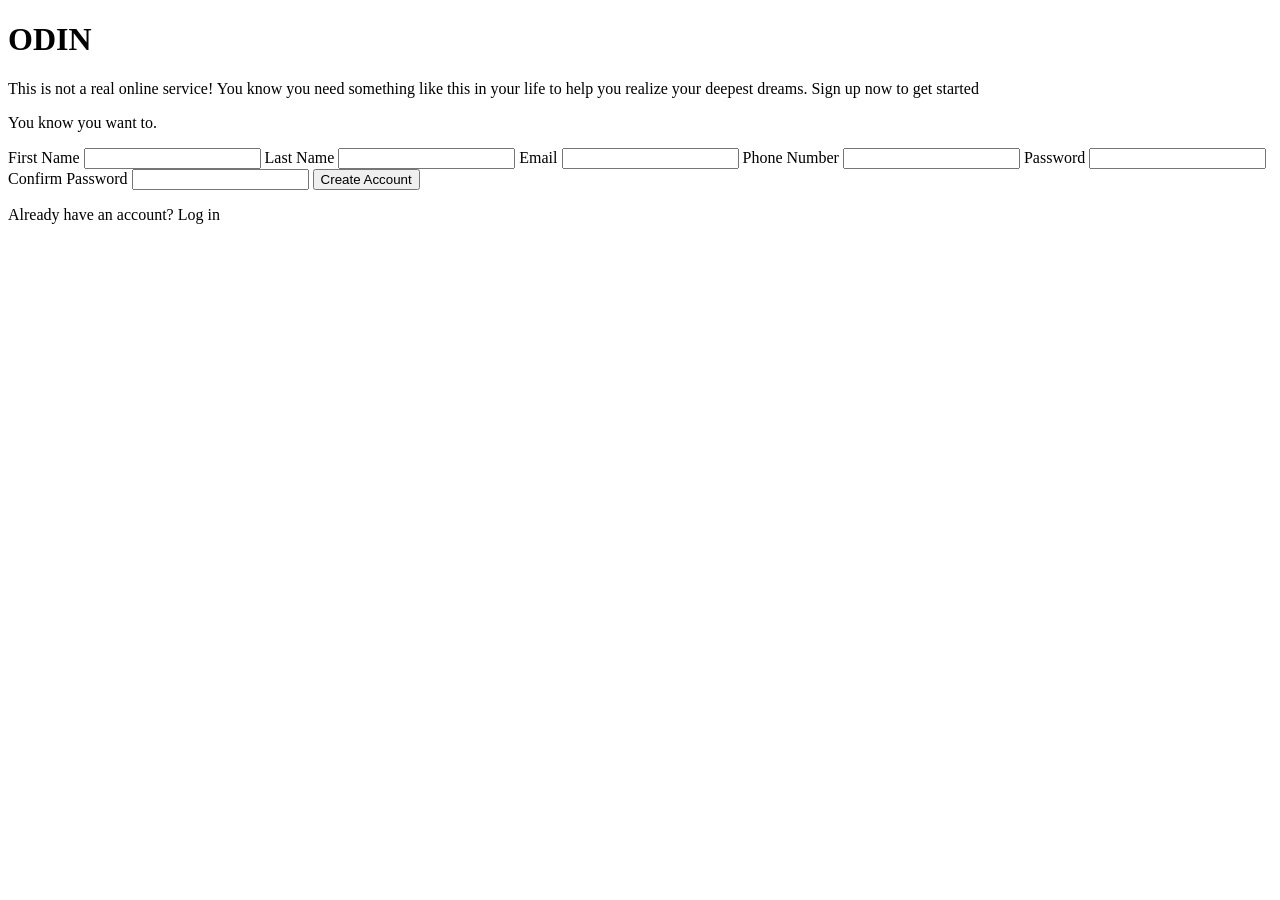
==== index.html @ 45f1fe61 "Add basic HTML content" ====
<!DOCTYPE html>
<html lang="en">

<head>
    <meta charset="UTF-8">
    <meta name="viewport" content="width=device-width, initial-scale=1.0">
    <title>Sign-Up</title>
</head>

<body>
    <h1>ODIN</h1>
    <p>This is not a real online service! You know you need something like this in your life to help you realize your
        deepest dreams. Sign up now to get started</p>
    <p>You know you want to.</p>
    <form action="">
        <label for="first-name">First Name</label>
        <input type="text" name="first-name" id="first-name">

        <label for="last-name">Last Name</label>
        <input type="text" name="last-name" id="last-name">

        <label for="email">Email</label>
        <input type="email" name="email" id="email">

        <label for="phone-number">Phone Number</label>
        <input type="tel" name="phone-number" id="phone-number">

        <label for="password">Password</label>
        <input type="password" name="password" id="password">

        <label for="confirm-password">Confirm Password</label>
        <input type="password" name="confirm-password" id="confirm-password">

        <button type="submit">Create Account</button>
    </form>

    <p>Already have an account? <span>Log in</span></p>
</body>

</html>
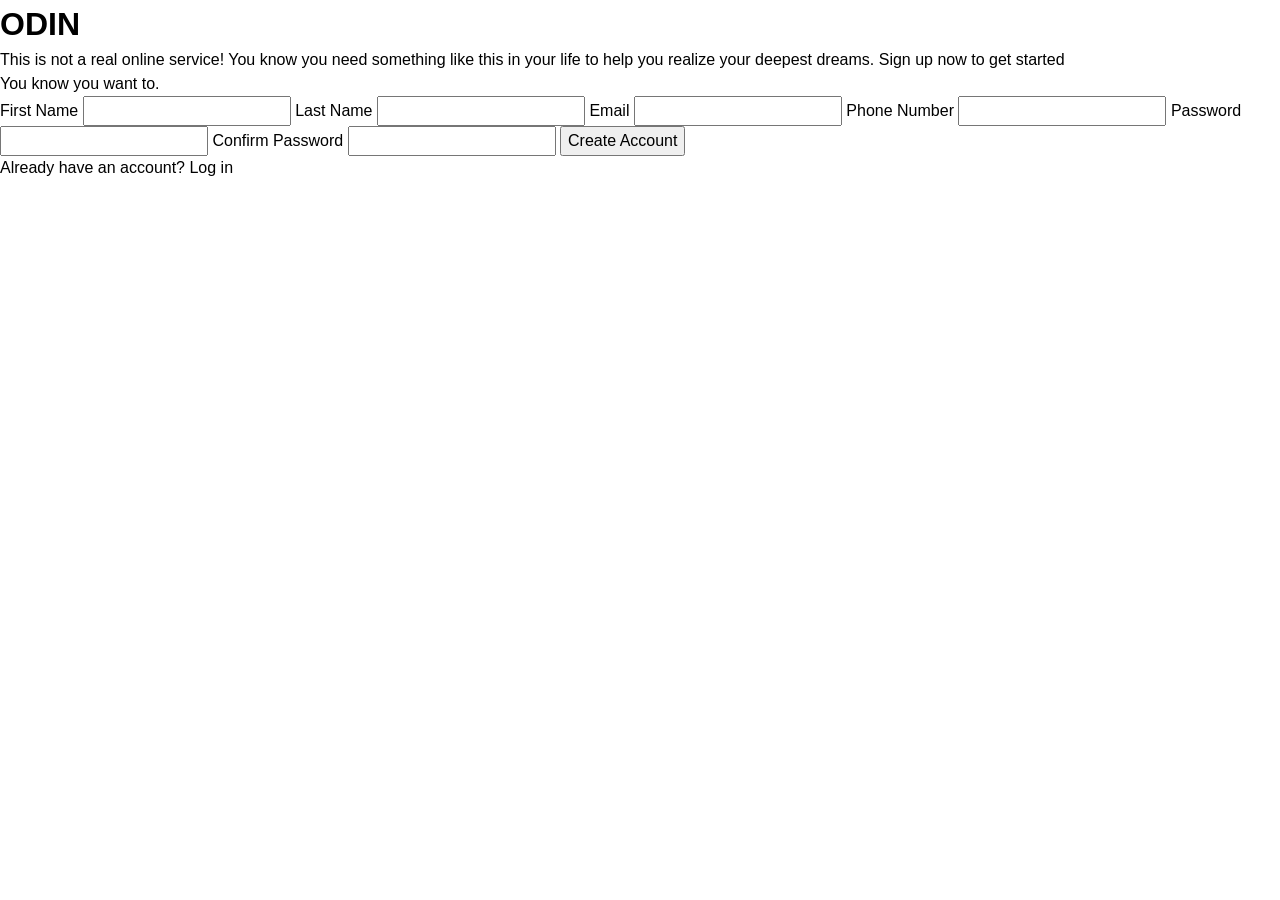
==== commit 16c0a4af: "Add CSS reset" ====
--- a/index.html
+++ b/index.html
@@ -4,6 +4,7 @@
 <head>
     <meta charset="UTF-8">
     <meta name="viewport" content="width=device-width, initial-scale=1.0">
+    <link rel="stylesheet" href="styles.css">
     <title>Sign-Up</title>
 </head>
 
--- a/styles.css
+++ b/styles.css
@@ -0,0 +1,66 @@
+:root,
+html {
+    --dark-green: #596D48;
+    --light-blue: #E5E7EB;
+}
+
+*,
+*::before,
+*::after {
+    box-sizing: border-box;
+}
+
+*:not(dialog) {
+    margin: 0;
+}
+
+@media (prefers-reduced-motion: no-preference) {
+    html {
+        interpolate-size: allow-keywords;
+    }
+}
+
+body {
+    font-family: Arial, Helvetica, sans-serif;
+    line-height: 1.5;
+    -webkit-font-smoothing: antialiased;
+}
+
+img,
+picture,
+video,
+canvas,
+svg {
+    display: block;
+    max-width: 100%;
+}
+
+input,
+button,
+textarea,
+select {
+    font: inherit;
+}
+
+p,
+h1,
+h2,
+h3,
+h4,
+h5,
+h6 {
+    overflow-wrap: break-word;
+}
+
+p {
+    text-wrap: pretty;
+}
+
+h1,
+h2,
+h3,
+h4,
+h5,
+h6 {
+    text-wrap: balance;
+}
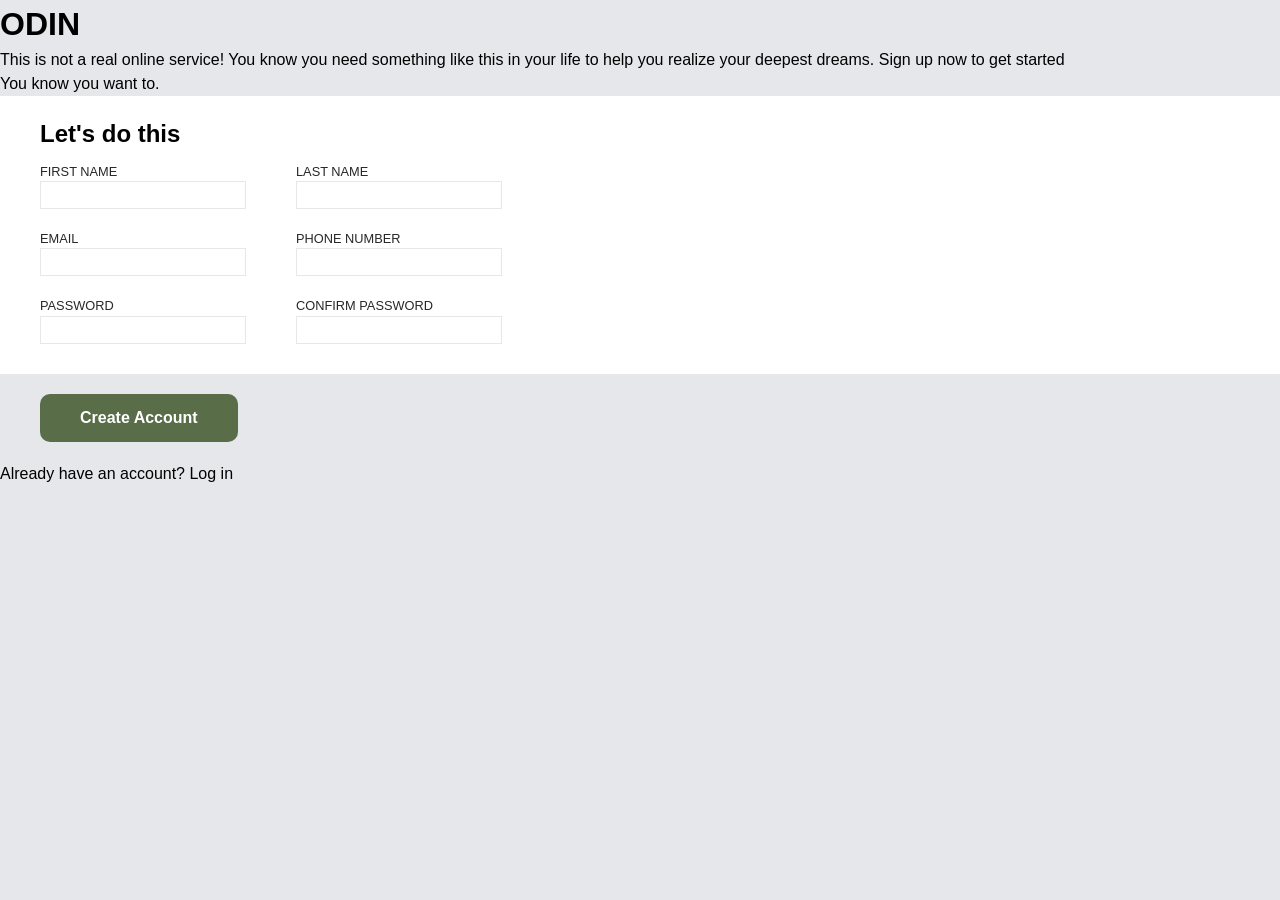
==== commit 340268e1: "Add basic form styling" ====
--- a/index.html
+++ b/index.html
@@ -13,26 +13,47 @@
     <p>This is not a real online service! You know you need something like this in your life to help you realize your
         deepest dreams. Sign up now to get started</p>
     <p>You know you want to.</p>
+
     <form action="">
-        <label for="first-name">First Name</label>
-        <input type="text" name="first-name" id="first-name">
+        <div class="form__container form__background--light">
+            <h2>Let's do this</h2>
+            <div class="form__input--row">
+                <div class="form__input">
+                    <label for="first-name">First Name</label>
+                    <input type="text" name="first-name" id="first-name">
+                </div>
 
-        <label for="last-name">Last Name</label>
-        <input type="text" name="last-name" id="last-name">
+                <div class="form__input">
+                    <label for="last-name">Last Name</label>
+                    <input type="text" name="last-name" id="last-name">
+                </div>
+            </div>
 
-        <label for="email">Email</label>
-        <input type="email" name="email" id="email">
+            <div class="form__input--row">
+                <div class="form__input">
+                    <label for="email">Email</label>
+                    <input type="email" name="email" id="email">
+                </div>
 
-        <label for="phone-number">Phone Number</label>
-        <input type="tel" name="phone-number" id="phone-number">
+                <div class="form__input">
+                    <label for="phone-number">Phone Number</label>
+                    <input type="tel" name="phone-number" id="phone-number">
+                </div>
+            </div>
 
-        <label for="password">Password</label>
-        <input type="password" name="password" id="password">
+            <div class="form__input--row">
+                <div class="form__input">
+                    <label for="password">Password</label>
+                    <input type="password" name="password" id="password">
+                </div>
 
-        <label for="confirm-password">Confirm Password</label>
-        <input type="password" name="confirm-password" id="confirm-password">
-
-        <button type="submit">Create Account</button>
+                <div class="form__input">
+                    <label for="confirm-password">Confirm Password</label>
+                    <input type="password" name="confirm-password" id="confirm-password">
+                </div>
+            </div>
+        </div>
+        <button type="submit" class="form__button--submit">Create Account</button>
     </form>
 
     <p>Already have an account? <span>Log in</span></p>
--- a/styles.css
+++ b/styles.css
@@ -1,7 +1,7 @@
 :root,
 html {
     --dark-green: #596D48;
-    --light-blue: #E5E7EB;
+    --light-grey: #E5E7EB;
 }
 
 *,
@@ -24,6 +24,7 @@
     font-family: Arial, Helvetica, sans-serif;
     line-height: 1.5;
     -webkit-font-smoothing: antialiased;
+    background-color: var(--light-grey);
 }
 
 img,
@@ -63,4 +64,49 @@
 h5,
 h6 {
     text-wrap: balance;
+}
+
+label {
+    font-size: 0.8rem;
+    text-transform: uppercase;
+    color: #282828;
+}
+
+input {
+    border: none;
+    border: 1px solid var(--light-grey);
+}
+
+input:focus {
+    border-color: blue;
+    box-shadow: 1px 1px 5px #858585;
+}
+
+.form__container {
+    padding: 20px 40px
+}
+
+.form__background--light {
+    background-color: white;
+}
+
+.form__button--submit {
+    margin: 20px 40px;
+    padding: 12px 40px;
+    font-weight: bold;
+    background-color: var(--dark-green);
+    color: white;
+    border: none;
+    border-radius: 10px;
+    cursor: pointer;
+}
+
+.form__input {
+    display: flex;
+    flex-direction: column;
+    margin: 10px 50px 10px 0;
+}
+
+.form__input--row {
+    display: flex;
 }
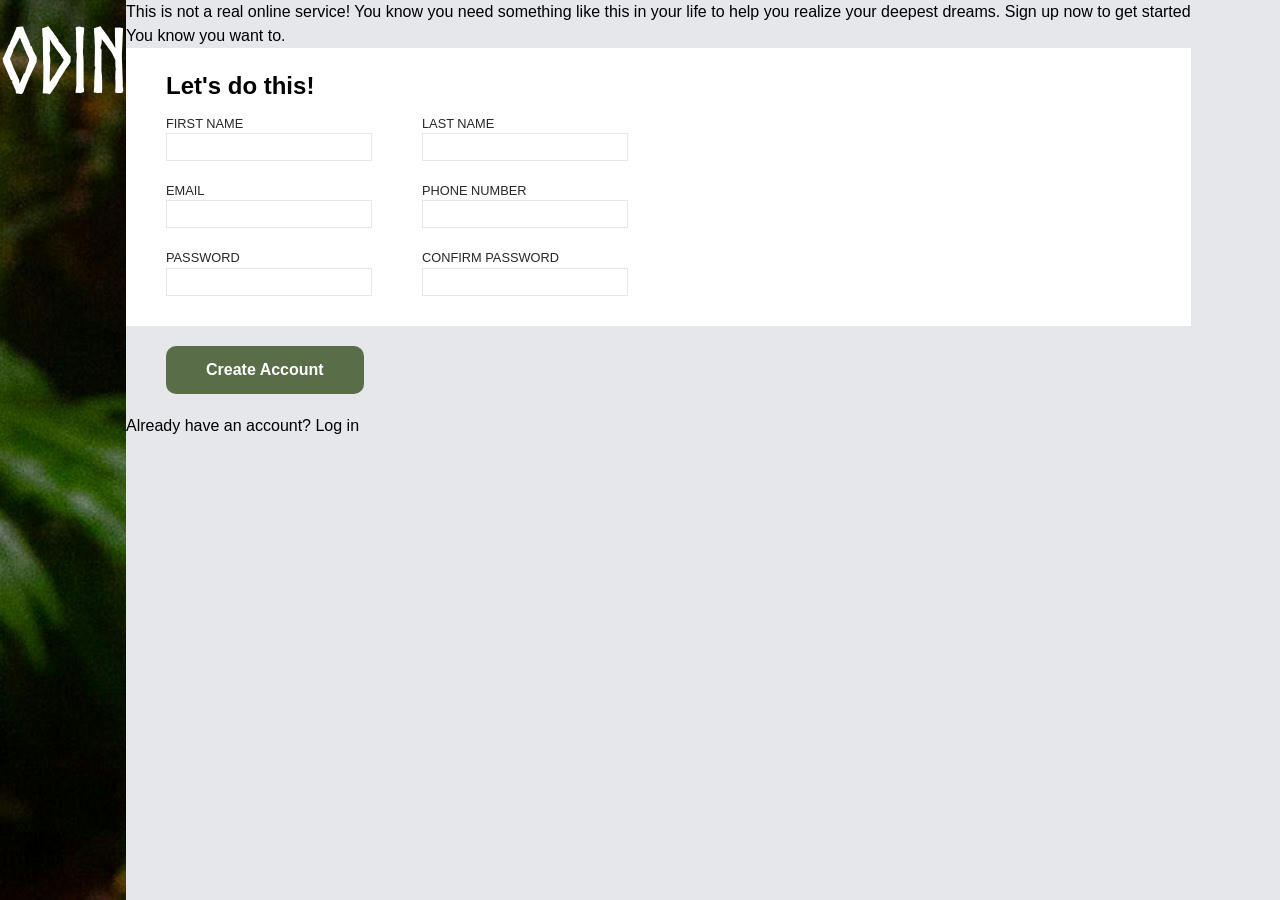
==== commit b7dd22eb: "Switch layout to flex and add norse font" ====
--- a/index.html
+++ b/index.html
@@ -9,54 +9,59 @@
 </head>
 
 <body>
-    <h1>ODIN</h1>
-    <p>This is not a real online service! You know you need something like this in your life to help you realize your
-        deepest dreams. Sign up now to get started</p>
-    <p>You know you want to.</p>
+    <header>
+        <h1>ODIN</h1>
+    </header>
+    <main>
+        <p>This is not a real online service! You know you need something like this in your life to help you realize
+            your
+            deepest dreams. Sign up now to get started</p>
+        <p>You know you want to.</p>
 
-    <form action="">
-        <div class="form__container form__background--light">
-            <h2>Let's do this</h2>
-            <div class="form__input--row">
-                <div class="form__input">
-                    <label for="first-name">First Name</label>
-                    <input type="text" name="first-name" id="first-name">
+        <form action="">
+            <div class="form__container form__background--light">
+                <h2>Let's do this!</h2>
+                <div class="form__input--row">
+                    <div class="form__input">
+                        <label for="first-name">First Name</label>
+                        <input type="text" name="first-name" id="first-name">
+                    </div>
+
+                    <div class="form__input">
+                        <label for="last-name">Last Name</label>
+                        <input type="text" name="last-name" id="last-name">
+                    </div>
                 </div>
 
-                <div class="form__input">
-                    <label for="last-name">Last Name</label>
-                    <input type="text" name="last-name" id="last-name">
+                <div class="form__input--row">
+                    <div class="form__input">
+                        <label for="email">Email</label>
+                        <input type="email" name="email" id="email">
+                    </div>
+
+                    <div class="form__input">
+                        <label for="phone-number">Phone Number</label>
+                        <input type="tel" name="phone-number" id="phone-number">
+                    </div>
+                </div>
+
+                <div class="form__input--row">
+                    <div class="form__input">
+                        <label for="password">Password</label>
+                        <input type="password" name="password" id="password">
+                    </div>
+
+                    <div class="form__input">
+                        <label for="confirm-password">Confirm Password</label>
+                        <input type="password" name="confirm-password" id="confirm-password">
+                    </div>
                 </div>
             </div>
+            <button type="submit" class="form__button--submit">Create Account</button>
+        </form>
 
-            <div class="form__input--row">
-                <div class="form__input">
-                    <label for="email">Email</label>
-                    <input type="email" name="email" id="email">
-                </div>
-
-                <div class="form__input">
-                    <label for="phone-number">Phone Number</label>
-                    <input type="tel" name="phone-number" id="phone-number">
-                </div>
-            </div>
-
-            <div class="form__input--row">
-                <div class="form__input">
-                    <label for="password">Password</label>
-                    <input type="password" name="password" id="password">
-                </div>
-
-                <div class="form__input">
-                    <label for="confirm-password">Confirm Password</label>
-                    <input type="password" name="confirm-password" id="confirm-password">
-                </div>
-            </div>
-        </div>
-        <button type="submit" class="form__button--submit">Create Account</button>
-    </form>
-
-    <p>Already have an account? <span>Log in</span></p>
+        <p>Already have an account? <span>Log in</span></p>
+    </main>
 </body>
 
 </html>
--- a/styles.css
+++ b/styles.css
@@ -1,3 +1,12 @@
+@font-face {
+    font-family: 'norse';
+    src: url('fonts/norse-webfont.woff2') format('woff2'),
+        url('fonts/norse-webfont.woff') format('woff');
+    font-weight: normal;
+    font-style: normal;
+
+}
+
 :root,
 html {
     --dark-green: #596D48;
@@ -21,6 +30,8 @@
 }
 
 body {
+    height: 100vh;
+    display: flex;
     font-family: Arial, Helvetica, sans-serif;
     line-height: 1.5;
     -webkit-font-smoothing: antialiased;
@@ -64,6 +75,14 @@
 h5,
 h6 {
     text-wrap: balance;
+}
+
+header {
+    font-family: "norse";
+    font-size: 42px;
+    font-weight: bold;
+    color: white;
+    background-image: url(images/leafy-background.jpg);
 }
 
 label {
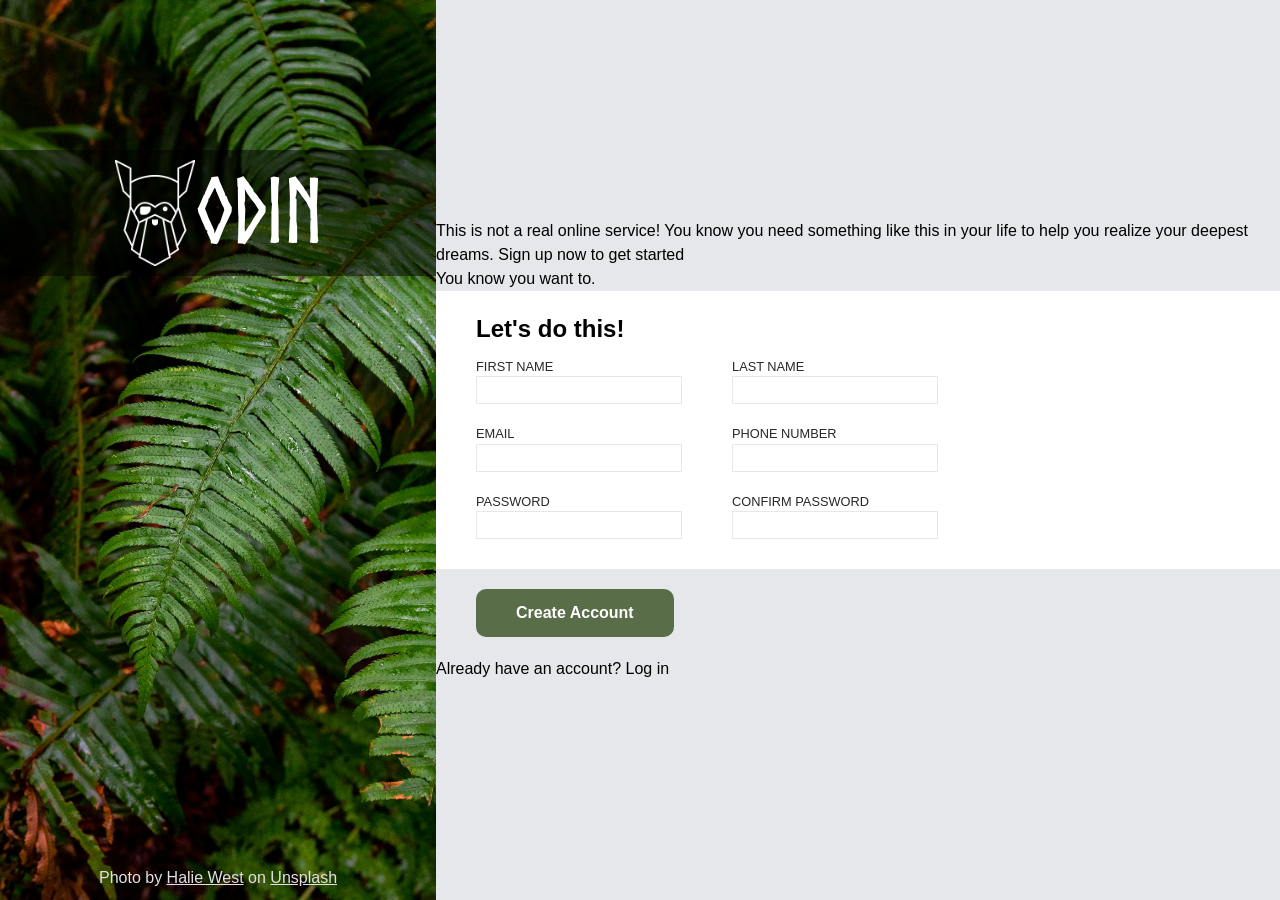
==== commit 3ccc41b3: "Complete header styling" ====
--- a/index.html
+++ b/index.html
@@ -10,7 +10,13 @@
 
 <body>
     <header>
-        <h1>ODIN</h1>
+        <div class="header__title">
+            <img src="images/odin-lined.png" alt="">
+            <h1>ODIN</h1>
+        </div>
+        <p class="header__credit">Photo by <span class="underline">Halie West</span> on
+            <span class="underline">Unsplash</span>
+        </p>
     </header>
     <main>
         <p>This is not a real online service! You know you need something like this in your life to help you realize
--- a/styles.css
+++ b/styles.css
@@ -78,11 +78,17 @@
 }
 
 header {
-    font-family: "norse";
-    font-size: 42px;
-    font-weight: bold;
-    color: white;
+    display: flex;
+    flex-direction: column;
+    justify-content: space-between;
+    text-align: center;
+    width: 550px;
     background-image: url(images/leafy-background.jpg);
+    background-size: cover;
+}
+
+main {
+    align-content: center;
 }
 
 label {
@@ -101,8 +107,34 @@
     box-shadow: 1px 1px 5px #858585;
 }
 
+.underline {
+    text-decoration: underline;
+}
+
+.header__title {
+    font-family: "norse";
+    font-size: 42px;
+    font-weight: bold;
+    color: white;
+
+    display: flex;
+    justify-content: center;
+    align-items: center;
+    margin-top: 150px;
+    background-color: #00000080
+}
+
+.header__title img {
+    width: 80px;
+}
+
+.header__credit {
+    color: #e1e1e1;
+    margin-bottom: 10px;
+}
+
 .form__container {
-    padding: 20px 40px
+    padding: 20px 40px;
 }
 
 .form__background--light {
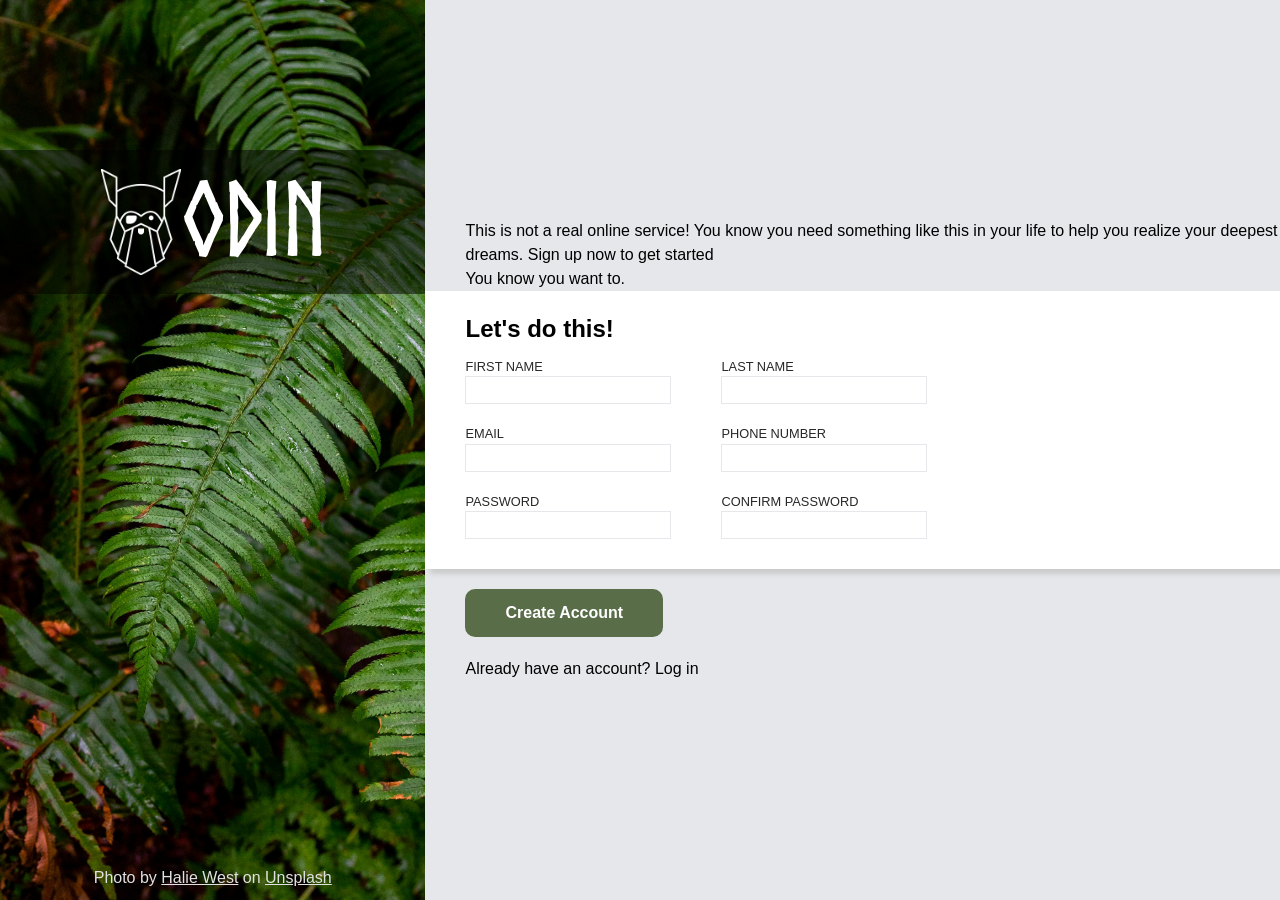
==== commit b5bf8d17: "Add shadow to form and align text" ====
--- a/index.html
+++ b/index.html
@@ -25,7 +25,7 @@
         <p>You know you want to.</p>
 
         <form action="">
-            <div class="form__container form__background--light">
+            <div class="form__container">
                 <h2>Let's do this!</h2>
                 <div class="form__input--row">
                     <div class="form__input">
--- a/styles.css
+++ b/styles.css
@@ -91,6 +91,10 @@
     align-content: center;
 }
 
+main p {
+    margin-left: 40px;
+}
+
 label {
     font-size: 0.8rem;
     text-transform: uppercase;
@@ -113,7 +117,7 @@
 
 .header__title {
     font-family: "norse";
-    font-size: 42px;
+    font-size: 3rem;
     font-weight: bold;
     color: white;
 
@@ -135,10 +139,8 @@
 
 .form__container {
     padding: 20px 40px;
-}
-
-.form__background--light {
     background-color: white;
+    box-shadow: 5px 5px 5px #cbcbcb;
 }
 
 .form__button--submit {
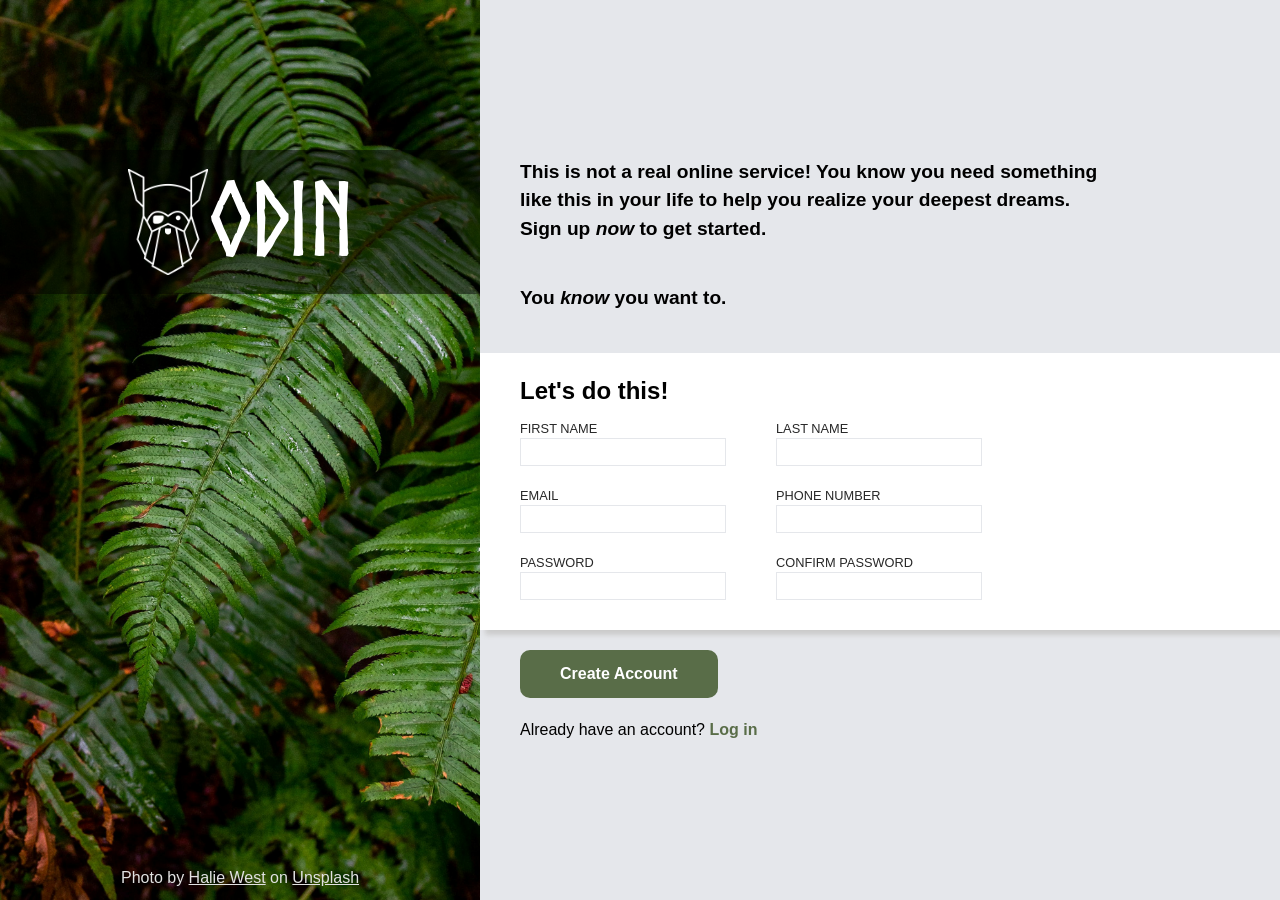
==== commit eb34b840: "Add more text styling" ====
--- a/index.html
+++ b/index.html
@@ -19,10 +19,13 @@
         </p>
     </header>
     <main>
-        <p>This is not a real online service! You know you need something like this in your life to help you realize
-            your
-            deepest dreams. Sign up now to get started</p>
-        <p>You know you want to.</p>
+        <div class="description">
+            <p>This is not a real online service! You know you need something like this in your life to help you realize
+                your
+                deepest dreams.</p>
+            <p>Sign up <span class="italic">now</span> to get started.</p>
+            <p class="description__cta">You <span class="italic">know</span> you want to.</p>
+        </div>
 
         <form action="">
             <div class="form__container">
@@ -66,7 +69,7 @@
             <button type="submit" class="form__button--submit">Create Account</button>
         </form>
 
-        <p>Already have an account? <span>Log in</span></p>
+        <p>Already have an account? <a class="login__button">Log in</a></p>
     </main>
 </body>
 
--- a/styles.css
+++ b/styles.css
@@ -115,6 +115,10 @@
     text-decoration: underline;
 }
 
+.italic {
+    font-style: italic;
+}
+
 .header__title {
     font-family: "norse";
     font-size: 3rem;
@@ -137,7 +141,18 @@
     margin-bottom: 10px;
 }
 
+.description {
+    width: 650px;
+    font-size: 1.2rem;
+    font-weight: bold;
+}
+
+.description__cta {
+    margin: 40px;
+}
+
 .form__container {
+    width: 800px;
     padding: 20px 40px;
     background-color: white;
     box-shadow: 5px 5px 5px #cbcbcb;
@@ -162,4 +177,10 @@
 
 .form__input--row {
     display: flex;
+}
+
+.login__button {
+    cursor: pointer;
+    color: var(--dark-green);
+    font-weight: bold;
 }
